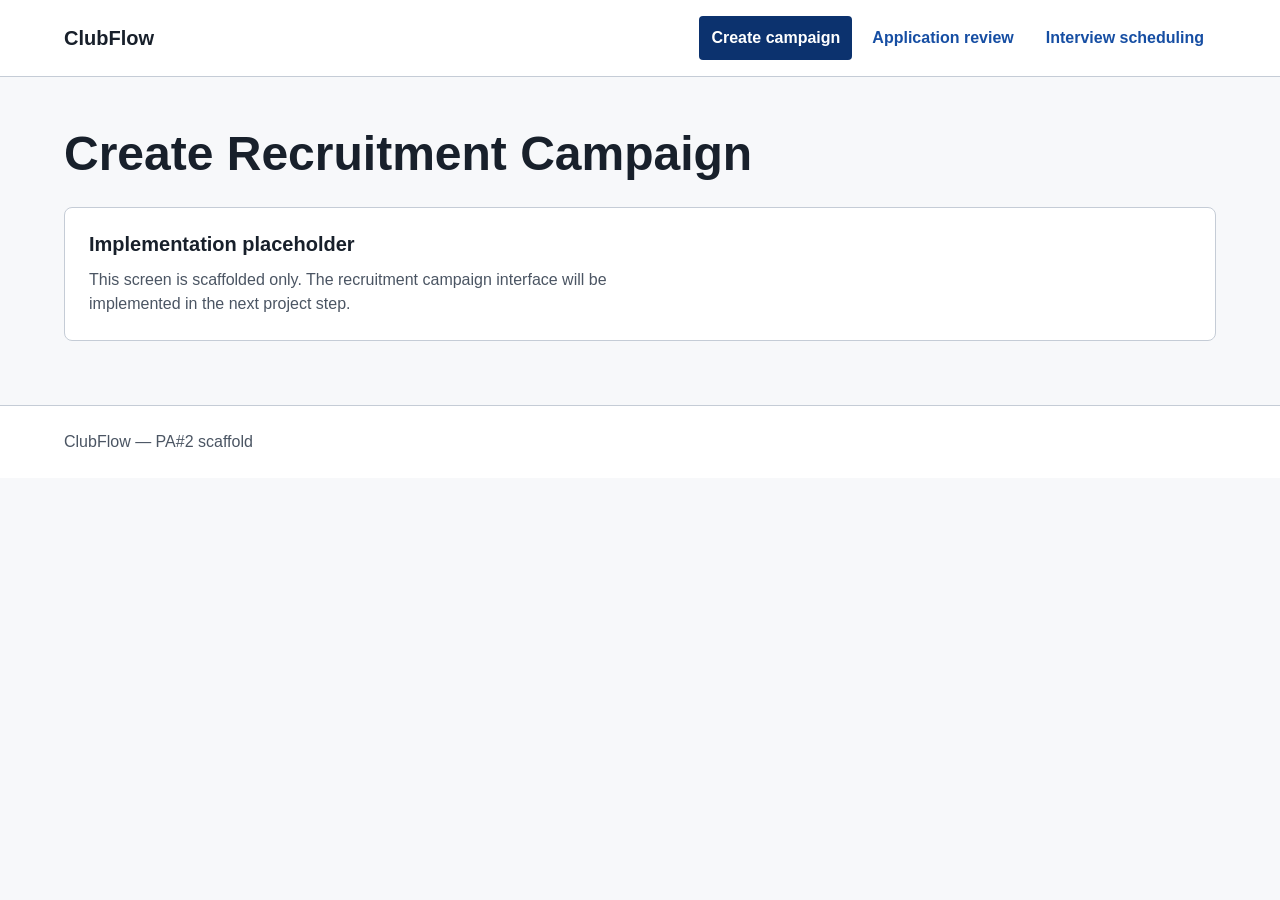
==== index.html @ ff642912 "chore: initialize ClubFlow PA2 scaffold and project rules" ====
<!DOCTYPE html>
<html lang="en">
  <head>
    <meta charset="UTF-8">
    <meta name="viewport" content="width=device-width, initial-scale=1.0">
    <title>Create Recruitment Campaign | ClubFlow</title>
    <link rel="stylesheet" href="assets/css/styles.css">
  </head>
  <body>
    <header class="site-header">
      <div class="container">
        <p class="site-name">ClubFlow</p>
        <nav aria-label="Primary navigation">
          <ul class="site-nav">
            <li><a href="index.html" aria-current="page">Create campaign</a></li>
            <li><a href="review.html">Application review</a></li>
            <li><a href="scheduling.html">Interview scheduling</a></li>
          </ul>
        </nav>
      </div>
    </header>

    <main class="container">
      <h1>Create Recruitment Campaign</h1>
      <section class="placeholder" aria-labelledby="implementation-status">
        <h2 id="implementation-status">Implementation placeholder</h2>
        <p>This screen is scaffolded only. The recruitment campaign interface will be implemented in the next project step.</p>
      </section>
    </main>

    <footer class="site-footer">
      <div class="container">ClubFlow — PA#2 scaffold</div>
    </footer>
  </body>
</html>
---- assets/css/styles.css ----
:root {
  --space-1: 0.25rem;
  --space-2: 0.5rem;
  --space-3: 0.75rem;
  --space-4: 1rem;
  --space-6: 1.5rem;
  --space-8: 2rem;
  --space-12: 3rem;
  --space-16: 4rem;
  --color-page: #f7f8fa;
  --color-surface: #ffffff;
  --color-text: #18202b;
  --color-muted: #4b5563;
  --color-border: #c5ccd6;
  --color-link: #164ea3;
  --color-link-active: #0c326e;
  --color-focus: #a33b00;
  --font-sans: Inter, "Segoe UI", Roboto, Helvetica, Arial, sans-serif;
}
*,
*::before,
*::after {
  box-sizing: border-box;
}

html {
  font-family: var(--font-sans);
  font-size: 100%;
  line-height: 1.5;
  color: var(--color-text);
  background: var(--color-page);
}

body {
  min-height: 100vh;
  margin: 0;
  background: var(--color-page);
}

img,
svg {
  display: block;
  max-width: 100%;
  height: auto;
}

p,
li,
h1,
h2,
a {
  overflow-wrap: anywhere;
}

a {
  color: var(--color-link);
}

a:hover {
  color: var(--color-link-active);
}

:focus-visible {
  outline: 3px solid var(--color-focus);
  outline-offset: 3px;
}

.container {
  width: min(100% - (2 * var(--space-4)), 72rem);
  margin-inline: auto;
}

.site-header {
  padding-block: var(--space-4);
  border-bottom: 1px solid var(--color-border);
  background: var(--color-surface);
}

.site-name {
  margin: 0 0 var(--space-3);
  font-size: 1.25rem;
  font-weight: 700;
}

.site-nav {
  display: flex;
  flex-wrap: wrap;
  gap: var(--space-2);
  margin: 0;
  padding: 0;
  list-style: none;
}

.site-nav a {
  display: inline-flex;
  min-height: 2.75rem;
  align-items: center;
  padding: var(--space-2) var(--space-3);
  border-radius: var(--space-1);
  font-weight: 600;
  text-decoration: none;
}

.site-nav a[aria-current="page"] {
  color: var(--color-surface);
  background: var(--color-link-active);
}

main {
  padding-block: var(--space-8) var(--space-12);
}

h1,
h2 {
  line-height: 1.2;
}

h1 {
  margin: 0 0 var(--space-6);
  font-size: clamp(2rem, 8vw, 3rem);
}

.placeholder {
  padding: var(--space-6);
  border: 1px solid var(--color-border);
  border-radius: var(--space-2);
  background: var(--color-surface);
}

.placeholder h2 {
  margin: 0 0 var(--space-3);
  font-size: 1.25rem;
}

.placeholder p {
  max-width: 65ch;
  margin: 0;
  color: var(--color-muted);
}

.site-footer {
  padding-block: var(--space-6);
  border-top: 1px solid var(--color-border);
  color: var(--color-muted);
  background: var(--color-surface);
}

@media (min-width: 48rem) {
  .container {
    width: min(100% - (2 * var(--space-8)), 72rem);
  }

  .site-header .container {
    display: flex;
    align-items: center;
    justify-content: space-between;
    gap: var(--space-6);
  }

  .site-name {
    margin-bottom: 0;
  }
}

@media (min-width: 80rem) {
  main {
    padding-block: var(--space-12) var(--space-16);
  }
}
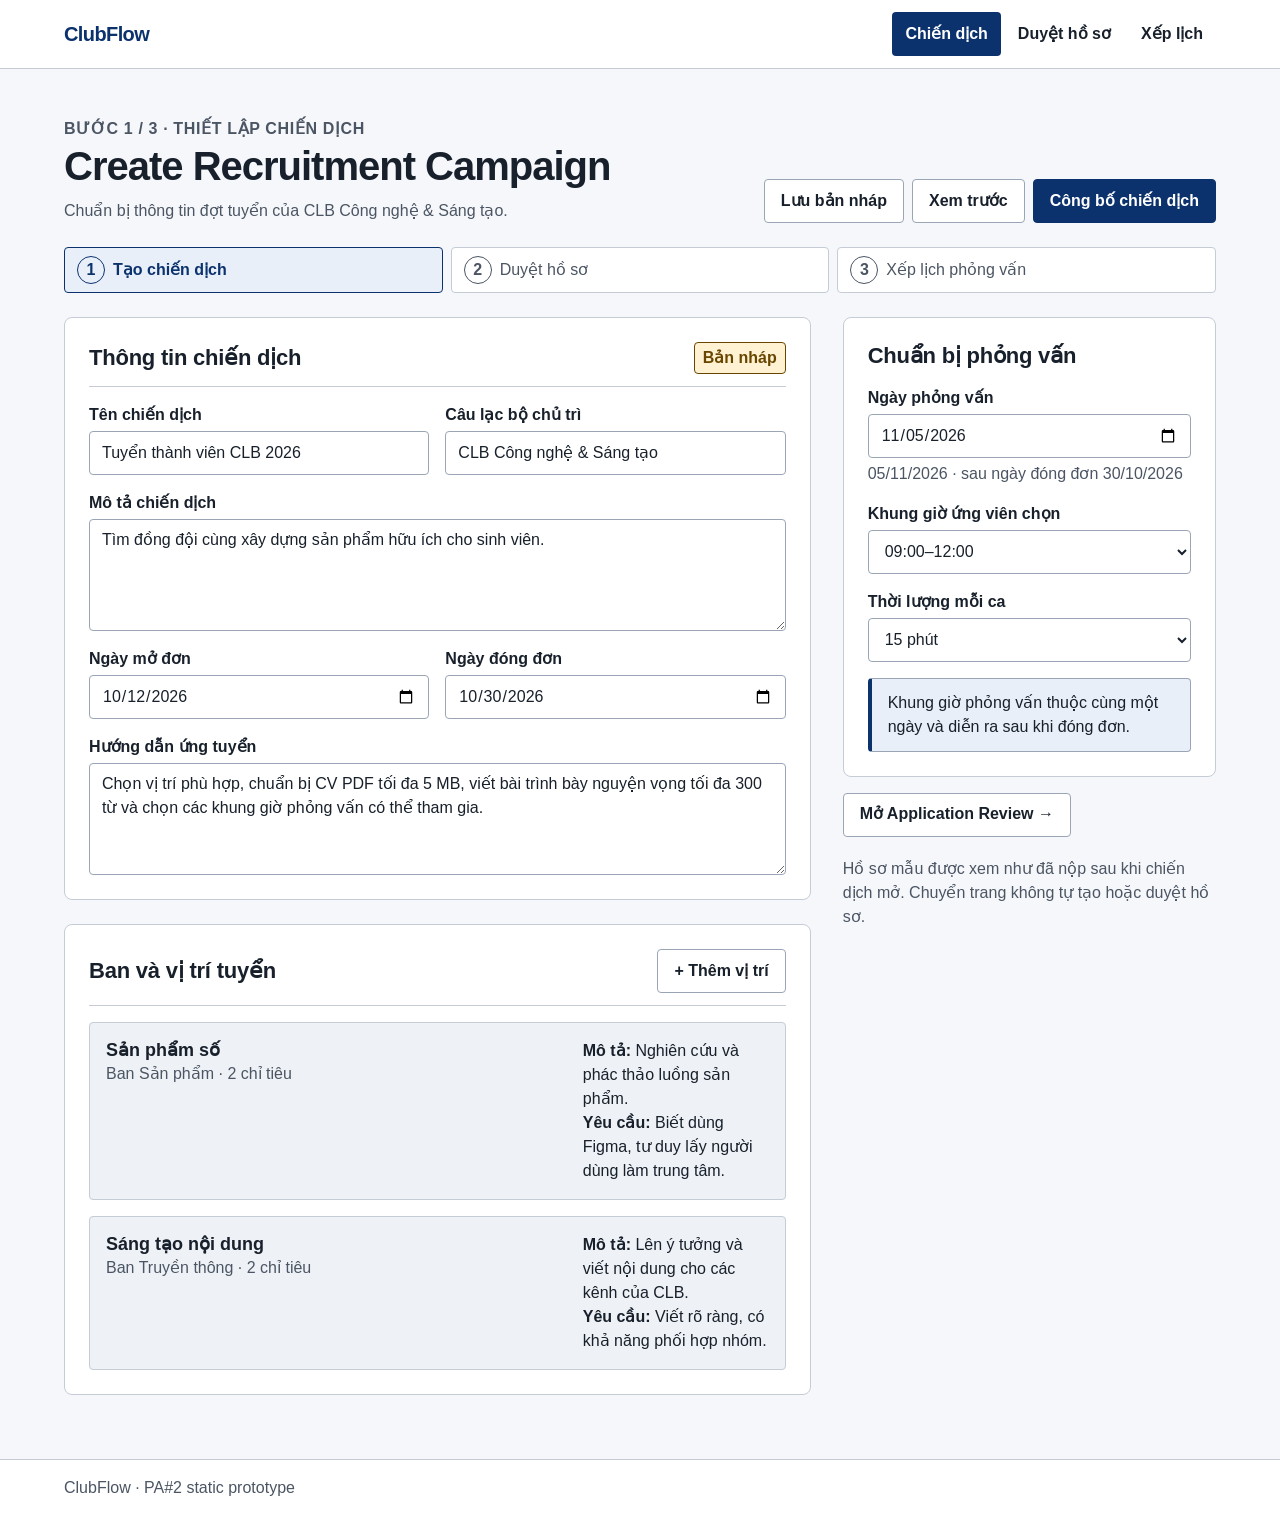
==== commit a4b42e5b: "feat: complete ClubFlow responsive prototype screens" ====
--- a/index.html
+++ b/index.html
@@ -1,5 +1,5 @@
 <!DOCTYPE html>
-<html lang="en">
+<html lang="vi">
   <head>
     <meta charset="UTF-8">
     <meta name="viewport" content="width=device-width, initial-scale=1.0">
@@ -10,26 +10,144 @@
     <header class="site-header">
       <div class="container">
         <p class="site-name">ClubFlow</p>
-        <nav aria-label="Primary navigation">
+        <nav aria-label="Điều hướng chính">
           <ul class="site-nav">
-            <li><a href="index.html" aria-current="page">Create campaign</a></li>
-            <li><a href="review.html">Application review</a></li>
-            <li><a href="scheduling.html">Interview scheduling</a></li>
+            <li><a href="index.html" aria-current="page">Chiến dịch</a></li>
+            <li><a href="review.html">Duyệt hồ sơ</a></li>
+            <li><a href="scheduling.html">Xếp lịch</a></li>
           </ul>
         </nav>
       </div>
     </header>
 
     <main class="container">
-      <h1>Create Recruitment Campaign</h1>
-      <section class="placeholder" aria-labelledby="implementation-status">
-        <h2 id="implementation-status">Implementation placeholder</h2>
-        <p>This screen is scaffolded only. The recruitment campaign interface will be implemented in the next project step.</p>
-      </section>
+      <div class="page-heading">
+        <div>
+          <p class="eyebrow">Bước 1 / 3 · Thiết lập chiến dịch</p>
+          <h1>Create Recruitment Campaign</h1>
+          <p>Chuẩn bị thông tin đợt tuyển của CLB Công nghệ &amp; Sáng tạo.</p>
+        </div>
+        <div class="button-row" role="group" aria-label="Thao tác chiến dịch">
+          <button class="button button--secondary" type="button">Lưu bản nháp</button>
+          <button class="button button--secondary" type="button">Xem trước</button>
+          <button class="button" type="button">Công bố chiến dịch</button>
+        </div>
+      </div>
+
+      <ol class="flow-steps" aria-label="Tiến trình tuyển thành viên">
+        <li class="flow-step" aria-current="step"><span class="flow-step-number">1</span> Tạo chiến dịch</li>
+        <li class="flow-step"><span class="flow-step-number">2</span> Duyệt hồ sơ</li>
+        <li class="flow-step"><span class="flow-step-number">3</span> Xếp lịch phỏng vấn</li>
+      </ol>
+
+      <div class="campaign-layout">
+        <div class="stack stack--roomy">
+          <section class="card" aria-labelledby="campaign-info-title">
+            <div class="card-heading">
+              <h2 id="campaign-info-title">Thông tin chiến dịch</h2>
+              <span class="status-badge status-badge--pending">Bản nháp</span>
+            </div>
+            <div class="stack">
+              <div class="field-grid">
+                <div class="field">
+                  <label for="campaign-name">Tên chiến dịch</label>
+                  <input id="campaign-name" name="campaign-name" value="Tuyển thành viên CLB 2026">
+                </div>
+                <div class="field">
+                  <label for="host-club">Câu lạc bộ chủ trì</label>
+                  <input id="host-club" name="host-club" value="CLB Công nghệ &amp; Sáng tạo">
+                </div>
+              </div>
+              <div class="field">
+                <label for="campaign-description">Mô tả chiến dịch</label>
+                <textarea id="campaign-description" name="campaign-description" rows="3">Tìm đồng đội cùng xây dựng sản phẩm hữu ích cho sinh viên.</textarea>
+              </div>
+              <div class="field-grid">
+                <div class="field">
+                  <label for="opening-date">Ngày mở đơn</label>
+                  <input id="opening-date" name="opening-date" type="date" value="2026-10-12">
+                </div>
+                <div class="field">
+                  <label for="closing-date">Ngày đóng đơn</label>
+                  <input id="closing-date" name="closing-date" type="date" value="2026-10-30">
+                </div>
+              </div>
+              <div class="field">
+                <label for="application-instructions">Hướng dẫn ứng tuyển</label>
+                <textarea id="application-instructions" name="application-instructions" rows="3">Chọn vị trí phù hợp, chuẩn bị CV PDF tối đa 5 MB, viết bài trình bày nguyện vọng tối đa 300 từ và chọn các khung giờ phỏng vấn có thể tham gia.</textarea>
+              </div>
+            </div>
+          </section>
+
+          <section class="card" aria-labelledby="positions-title">
+            <div class="card-heading">
+              <h2 id="positions-title">Ban và vị trí tuyển</h2>
+              <button class="button button--secondary" type="button">+ Thêm vị trí</button>
+            </div>
+            <div class="stack">
+              <article class="position-card">
+                <div>
+                  <h3>Sản phẩm số</h3>
+                  <p class="position-meta">Ban Sản phẩm · 2 chỉ tiêu</p>
+                </div>
+                <div>
+                  <p><strong>Mô tả:</strong> Nghiên cứu và phác thảo luồng sản phẩm.</p>
+                  <p><strong>Yêu cầu:</strong> Biết dùng Figma, tư duy lấy người dùng làm trung tâm.</p>
+                </div>
+              </article>
+              <article class="position-card">
+                <div>
+                  <h3>Sáng tạo nội dung</h3>
+                  <p class="position-meta">Ban Truyền thông · 2 chỉ tiêu</p>
+                </div>
+                <div>
+                  <p><strong>Mô tả:</strong> Lên ý tưởng và viết nội dung cho các kênh của CLB.</p>
+                  <p><strong>Yêu cầu:</strong> Viết rõ ràng, có khả năng phối hợp nhóm.</p>
+                </div>
+              </article>
+            </div>
+          </section>
+        </div>
+
+        <aside class="stack" aria-label="Cấu hình phỏng vấn">
+          <section class="card" aria-labelledby="interview-setup-title">
+            <h2 id="interview-setup-title">Chuẩn bị phỏng vấn</h2>
+            <div class="stack">
+              <div class="field">
+                <label for="interview-date">Ngày phỏng vấn</label>
+                <input id="interview-date" name="interview-date" type="date" value="2026-11-05">
+                <p class="field-hint">05/11/2026 · sau ngày đóng đơn 30/10/2026</p>
+              </div>
+              <div class="field">
+                <label for="interview-window">Khung giờ ứng viên chọn</label>
+                <select id="interview-window" name="interview-window">
+                  <option selected>09:00–12:00</option>
+                  <option>13:00–17:00</option>
+                </select>
+              </div>
+              <div class="field">
+                <label for="slot-duration">Thời lượng mỗi ca</label>
+                <select id="slot-duration" name="slot-duration">
+                  <option selected>15 phút</option>
+                  <option>20 phút</option>
+                  <option>30 phút</option>
+                </select>
+              </div>
+              <div class="alert alert--info">
+                Khung giờ phỏng vấn thuộc cùng một ngày và diễn ra sau khi đóng đơn.
+              </div>
+            </div>
+          </section>
+          <div class="action-row">
+            <a class="button button--secondary" href="review.html">Mở Application Review →</a>
+          </div>
+          <p class="field-hint">Hồ sơ mẫu được xem như đã nộp sau khi chiến dịch mở. Chuyển trang không tự tạo hoặc duyệt hồ sơ.</p>
+        </aside>
+      </div>
     </main>
 
     <footer class="site-footer">
-      <div class="container">ClubFlow — PA#2 scaffold</div>
+      <div class="container">ClubFlow · PA#2 static prototype</div>
     </footer>
   </body>
 </html>
--- a/assets/css/styles.css
+++ b/assets/css/styles.css
@@ -1,4 +1,5 @@
 :root {
+  color-scheme: light;
   --space-1: 0.25rem;
   --space-2: 0.5rem;
   --space-3: 0.75rem;
@@ -7,16 +8,33 @@
   --space-8: 2rem;
   --space-12: 3rem;
   --space-16: 4rem;
-  --color-page: #f7f8fa;
+
+  --color-page: #f5f7fa;
   --color-surface: #ffffff;
+  --color-surface-subtle: #eef2f6;
   --color-text: #18202b;
   --color-muted: #4b5563;
   --color-border: #c5ccd6;
-  --color-link: #164ea3;
-  --color-link-active: #0c326e;
-  --color-focus: #a33b00;
+  --color-border-strong: #9aa6b5;
+  --color-brand: #164ea3;
+  --color-brand-strong: #0c326e;
+  --color-brand-hover: #071f48;
+  --color-brand-soft: #e8eff9;
+  --color-selection: #dce7f5;
+  --color-focus: #8a3000;
+  --color-success-text: #174b32;
+  --color-success-surface: #e6f2eb;
+  --color-warning-text: #684600;
+  --color-warning-surface: #fff2d2;
+  --color-danger-text: #762c2c;
+  --color-danger-surface: #f8e7e7;
+
   --font-sans: Inter, "Segoe UI", Roboto, Helvetica, Arial, sans-serif;
-}
+  --radius-control: 0.25rem;
+  --radius-card: 0.5rem;
+  --content-width: 72rem;
+}
+
 *,
 *::before,
 *::after {
@@ -24,17 +42,20 @@
 }
 
 html {
+  min-width: 320px;
+  background: var(--color-page);
+  color: var(--color-text);
   font-family: var(--font-sans);
   font-size: 100%;
   line-height: 1.5;
-  color: var(--color-text);
-  background: var(--color-page);
+  text-size-adjust: 100%;
 }
 
 body {
   min-height: 100vh;
   margin: 0;
   background: var(--color-page);
+  font-size: 1rem;
 }
 
 img,
@@ -44,20 +65,24 @@
   height: auto;
 }
 
-p,
-li,
-h1,
-h2,
+button,
+input,
+select,
+textarea {
+  font: inherit;
+}
+
+button {
+  color: inherit;
+}
+
 a {
-  overflow-wrap: anywhere;
-}
-
-a {
-  color: var(--color-link);
+  color: var(--color-brand);
+  text-underline-offset: 0.16em;
 }
 
 a:hover {
-  color: var(--color-link-active);
+  color: var(--color-brand-strong);
 }
 
 :focus-visible {
@@ -65,105 +90,651 @@
   outline-offset: 3px;
 }
 
+::selection {
+  color: var(--color-text);
+  background: var(--color-selection);
+}
+
+h1,
+h2,
+h3,
+p,
+ul,
+ol {
+  margin-top: 0;
+}
+
+h1,
+h2,
+h3,
+p,
+li,
+a,
+button,
+label,
+td,
+th,
+span {
+  overflow-wrap: anywhere;
+}
+
+h1,
+h2,
+h3 {
+  color: var(--color-text);
+  line-height: 1.25;
+}
+
+h1 {
+  margin-bottom: var(--space-2);
+  font-size: clamp(1.75rem, 5vw, 2.5rem);
+  letter-spacing: -0.025em;
+}
+
+h2 {
+  margin-bottom: var(--space-4);
+  font-size: 1.375rem;
+  letter-spacing: -0.01em;
+}
+
+h3 {
+  margin-bottom: var(--space-2);
+  font-size: 1.125rem;
+}
+
+p:last-child,
+ul:last-child,
+ol:last-child {
+  margin-bottom: 0;
+}
+
 .container {
-  width: min(100% - (2 * var(--space-4)), 72rem);
+  width: min(100% - (2 * var(--space-4)), var(--content-width));
   margin-inline: auto;
 }
 
 .site-header {
-  padding-block: var(--space-4);
   border-bottom: 1px solid var(--color-border);
   background: var(--color-surface);
 }
 
+.site-header .container {
+  display: flex;
+  flex-direction: column;
+  align-items: flex-start;
+  gap: var(--space-3);
+  padding-block: var(--space-3);
+}
+
 .site-name {
-  margin: 0 0 var(--space-3);
+  display: inline-flex;
+  align-items: center;
+  gap: var(--space-2);
+  margin: 0;
+  color: var(--color-brand-strong);
   font-size: 1.25rem;
-  font-weight: 700;
+  font-weight: 750;
+  letter-spacing: -0.03em;
 }
 
 .site-nav {
   display: flex;
   flex-wrap: wrap;
+  gap: var(--space-1);
+  margin: 0;
+  padding: 0;
+  list-style: none;
+}
+
+.site-nav a {
+  display: inline-flex;
+  min-height: 2.75rem;
+  align-items: center;
+  justify-content: center;
+  padding: var(--space-2) var(--space-3);
+  border: 1px solid transparent;
+  border-radius: var(--radius-control);
+  color: var(--color-text);
+  font-weight: 600;
+  text-decoration: none;
+}
+
+.site-nav a:hover {
+  border-color: var(--color-border);
+  color: var(--color-brand-strong);
+  background: var(--color-surface-subtle);
+}
+
+.site-nav a[aria-current="page"] {
+  color: var(--color-surface);
+  background: var(--color-brand-strong);
+}
+
+main.container {
+  padding-block: var(--space-8) var(--space-12);
+}
+
+.page-heading {
+  display: flex;
+  flex-direction: column;
+  gap: var(--space-4);
+  margin-bottom: var(--space-6);
+}
+
+.page-heading p {
+  max-width: 68ch;
+  margin-bottom: 0;
+  color: var(--color-muted);
+}
+
+.eyebrow {
+  margin-bottom: var(--space-1);
+  color: var(--color-brand-strong);
+  font-size: 1rem;
+  font-weight: 700;
+  letter-spacing: 0.04em;
+  text-transform: uppercase;
+}
+
+.flow-steps {
+  display: grid;
+  grid-template-columns: 1fr;
+  gap: var(--space-2);
+  margin: 0 0 var(--space-6);
+  padding: 0;
+  list-style: none;
+}
+
+.flow-step {
+  display: flex;
+  min-height: 2.75rem;
+  align-items: center;
+  gap: var(--space-2);
+  padding: var(--space-2) var(--space-3);
+  border: 1px solid var(--color-border);
+  border-radius: var(--radius-control);
+  color: var(--color-muted);
+  background: var(--color-surface);
+}
+
+.flow-step[aria-current="step"] {
+  border-color: var(--color-brand-strong);
+  color: var(--color-brand-strong);
+  font-weight: 700;
+  background: var(--color-brand-soft);
+}
+
+.flow-step-number {
+  display: inline-grid;
+  width: 1.75rem;
+  aspect-ratio: 1;
+  flex: 0 0 auto;
+  place-items: center;
+  border: 1px solid currentColor;
+  border-radius: 50%;
+  font-size: 1rem;
+  font-weight: 700;
+}
+
+.stack {
+  display: grid;
+  gap: var(--space-4);
+}
+
+.stack--roomy {
+  gap: var(--space-6);
+}
+
+.split-layout {
+  display: grid;
+  grid-template-columns: minmax(0, 1fr);
+  gap: var(--space-4);
+  align-items: start;
+}
+
+.campaign-layout {
+  display: grid;
+  grid-template-columns: minmax(0, 1fr);
+  gap: var(--space-4);
+  align-items: start;
+}
+
+.card,
+.placeholder {
+  min-width: 0;
+  padding: var(--space-4);
+  border: 1px solid var(--color-border);
+  border-radius: var(--radius-card);
+  background: var(--color-surface);
+}
+
+.card > :last-child,
+.placeholder > :last-child {
+  margin-bottom: 0;
+}
+
+.card-heading {
+  display: flex;
+  flex-direction: column;
+  align-items: flex-start;
+  gap: var(--space-2);
+  margin-bottom: var(--space-4);
+  padding-bottom: var(--space-3);
+  border-bottom: 1px solid var(--color-border);
+}
+
+.card-heading h2,
+.card-heading h3 {
+  margin: 0;
+}
+
+.field-grid {
+  display: grid;
+  grid-template-columns: minmax(0, 1fr);
+  gap: var(--space-4);
+}
+
+.field {
+  min-width: 0;
+}
+
+.field label,
+.field-label {
+  display: block;
+  margin-bottom: var(--space-1);
+  color: var(--color-text);
+  font-weight: 650;
+}
+
+.field-hint {
+  margin: var(--space-1) 0 0;
+  color: var(--color-muted);
+}
+
+.field input,
+.field select,
+.field textarea,
+.control {
+  display: block;
+  width: 100%;
+  min-height: 2.75rem;
+  padding: var(--space-2) var(--space-3);
+  border: 1px solid var(--color-border-strong);
+  border-radius: var(--radius-control);
+  color: var(--color-text);
+  background: var(--color-surface);
+}
+
+.field textarea {
+  min-height: 7rem;
+  resize: vertical;
+}
+
+.field input::placeholder,
+.field textarea::placeholder {
+  color: var(--color-muted);
+  opacity: 1;
+}
+
+.field input:focus-visible,
+.field select:focus-visible,
+.field textarea:focus-visible,
+.control:focus-visible {
+  border-color: var(--color-brand-strong);
+  outline-color: var(--color-focus);
+}
+
+.field [aria-invalid="true"] {
+  border-color: var(--color-danger-text);
+}
+
+.field-error {
+  margin: var(--space-1) 0 0;
+  color: var(--color-danger-text);
+  font-weight: 600;
+}
+
+.position-card {
+  display: grid;
+  grid-template-columns: minmax(0, 1fr);
+  gap: var(--space-3);
+  padding: var(--space-4);
+  border: 1px solid var(--color-border);
+  border-radius: var(--radius-control);
+  background: var(--color-surface-subtle);
+}
+
+.position-card h3,
+.position-card p {
+  margin-bottom: 0;
+}
+
+.position-meta {
+  color: var(--color-muted);
+}
+
+.button-row,
+.action-row,
+.toolbar {
+  display: flex;
+  flex-wrap: wrap;
+  gap: var(--space-2);
+  align-items: center;
+}
+
+.toolbar > .field {
+  min-width: 0;
+  flex: 1 1 12rem;
+}
+
+.button {
+  display: inline-flex;
+  min-height: 2.75rem;
+  align-items: center;
+  justify-content: center;
+  gap: var(--space-2);
+  padding: var(--space-2) var(--space-4);
+  border: 1px solid var(--color-brand-strong);
+  border-radius: var(--radius-control);
+  color: var(--color-surface);
+  background: var(--color-brand-strong);
+  font-weight: 700;
+  line-height: 1.3;
+  text-align: center;
+  text-decoration: none;
+  cursor: pointer;
+}
+
+.button:hover {
+  border-color: var(--color-brand-hover);
+  color: var(--color-surface);
+  background: var(--color-brand-hover);
+}
+
+.button--secondary {
+  border-color: var(--color-border-strong);
+  color: var(--color-text);
+  background: var(--color-surface);
+}
+
+.button--secondary:hover {
+  border-color: var(--color-brand-strong);
+  color: var(--color-brand-strong);
+  background: var(--color-brand-soft);
+}
+
+.button--quiet {
+  border-color: transparent;
+  color: var(--color-brand-strong);
+  background: transparent;
+}
+
+.button--quiet:hover {
+  border-color: var(--color-border);
+  color: var(--color-brand-strong);
+  background: var(--color-surface-subtle);
+}
+
+.button--danger {
+  border-color: var(--color-danger-text);
+  color: var(--color-danger-text);
+  background: var(--color-surface);
+}
+
+.button--danger:hover {
+  color: var(--color-surface);
+  background: var(--color-danger-text);
+}
+
+.button:disabled,
+.button[aria-disabled="true"] {
+  border-color: var(--color-border);
+  color: var(--color-muted);
+  background: var(--color-surface-subtle);
+  cursor: not-allowed;
+}
+
+.stats-grid {
+  display: grid;
+  grid-template-columns: repeat(2, minmax(0, 1fr));
+  gap: var(--space-3);
+}
+
+.stat-card {
+  min-width: 0;
+  padding: var(--space-3);
+  border: 1px solid var(--color-border);
+  border-radius: var(--radius-control);
+  background: var(--color-surface);
+}
+
+.stat-value {
+  display: block;
+  color: var(--color-brand-strong);
+  font-size: 1.5rem;
+  font-weight: 750;
+  line-height: 1.25;
+}
+
+.stat-label {
+  display: block;
+  margin-top: var(--space-1);
+  color: var(--color-muted);
+}
+
+.application-list {
+  display: grid;
   gap: var(--space-2);
   margin: 0;
   padding: 0;
   list-style: none;
 }
 
-.site-nav a {
-  display: inline-flex;
+.application-list-item {
+  display: grid;
+  grid-template-columns: minmax(0, 1fr) auto;
   min-height: 2.75rem;
+  gap: var(--space-1);
   align-items: center;
   padding: var(--space-2) var(--space-3);
-  border-radius: var(--space-1);
-  font-weight: 600;
-  text-decoration: none;
-}
-
-.site-nav a[aria-current="page"] {
-  color: var(--color-surface);
-  background: var(--color-link-active);
-}
-
-main {
-  padding-block: var(--space-8) var(--space-12);
-}
-
-h1,
-h2 {
-  line-height: 1.2;
-}
-
-h1 {
-  margin: 0 0 var(--space-6);
-  font-size: clamp(2rem, 8vw, 3rem);
-}
-
-.placeholder {
-  padding: var(--space-6);
   border: 1px solid var(--color-border);
-  border-radius: var(--space-2);
-  background: var(--color-surface);
-}
-
-.placeholder h2 {
-  margin: 0 0 var(--space-3);
-  font-size: 1.25rem;
-}
-
-.placeholder p {
-  max-width: 65ch;
-  margin: 0;
-  color: var(--color-muted);
+  border-radius: var(--radius-control);
+  color: var(--color-text);
+  background: var(--color-surface);
+}
+
+.application-list-item[aria-current="true"] {
+  border-color: var(--color-brand-strong);
+  background: var(--color-brand-soft);
+}
+
+.status-badge {
+  display: inline-flex;
+  min-height: 2rem;
+  align-items: center;
+  padding: var(--space-1) var(--space-2);
+  border: 1px solid currentColor;
+  border-radius: var(--radius-control);
+  font-weight: 700;
+  line-height: 1.25;
+}
+
+.status-badge--pending,
+.status-badge--unassigned {
+  color: var(--color-warning-text);
+  background: var(--color-warning-surface);
+}
+
+.status-badge--shortlisted,
+.status-badge--proposed,
+.status-badge--confirmed {
+  color: var(--color-success-text);
+  background: var(--color-success-surface);
+}
+
+.status-badge--rejected,
+.status-badge--conflict {
+  color: var(--color-danger-text);
+  background: var(--color-danger-surface);
+}
+
+.alert {
+  padding: var(--space-3) var(--space-4);
+  border: 1px solid var(--color-border-strong);
+  border-left-width: 0.3rem;
+  border-radius: var(--radius-control);
+  background: var(--color-surface);
+}
+
+.alert p:last-child {
+  margin-bottom: 0;
+}
+
+.alert--info {
+  border-left-color: var(--color-brand-strong);
+  background: var(--color-brand-soft);
+}
+
+.alert--warning {
+  border-left-color: var(--color-warning-text);
+  background: var(--color-warning-surface);
+}
+
+.alert--error {
+  border-left-color: var(--color-danger-text);
+  background: var(--color-danger-surface);
+}
+
+.alert--success {
+  border-left-color: var(--color-success-text);
+  background: var(--color-success-surface);
+}
+
+.table-wrap {
+  max-width: 100%;
+  overflow-x: auto;
+  border: 1px solid var(--color-border);
+  border-radius: var(--radius-control);
+  background: var(--color-surface);
+  overscroll-behavior-inline: contain;
+}
+
+table {
+  width: 100%;
+  border-collapse: collapse;
+  text-align: left;
+}
+
+th,
+td {
+  min-width: 8rem;
+  padding: var(--space-3);
+  border-bottom: 1px solid var(--color-border);
+  vertical-align: top;
+}
+
+th {
+  color: var(--color-text);
+  background: var(--color-surface-subtle);
+  font-weight: 700;
+}
+
+tbody tr:last-child td {
+  border-bottom: 0;
+}
+
+.note-private {
+  padding: var(--space-3);
+  border: 1px solid var(--color-border);
+  border-radius: var(--radius-control);
+  background: var(--color-surface-subtle);
+}
+
+.note-private strong {
+  display: block;
+  margin-bottom: var(--space-1);
 }
 
 .site-footer {
-  padding-block: var(--space-6);
   border-top: 1px solid var(--color-border);
   color: var(--color-muted);
   background: var(--color-surface);
 }
 
+.site-footer .container {
+  padding-block: var(--space-4);
+}
+
 @media (min-width: 48rem) {
   .container {
-    width: min(100% - (2 * var(--space-8)), 72rem);
+    width: min(100% - (2 * var(--space-8)), var(--content-width));
   }
 
   .site-header .container {
-    display: flex;
+    flex-direction: row;
     align-items: center;
     justify-content: space-between;
     gap: var(--space-6);
   }
 
-  .site-name {
-    margin-bottom: 0;
+  .flow-steps {
+    grid-template-columns: repeat(3, minmax(0, 1fr));
+  }
+
+  .field-grid {
+    grid-template-columns: repeat(2, minmax(0, 1fr));
+  }
+
+  .position-card {
+    grid-template-columns: minmax(0, 1fr) minmax(10rem, 0.4fr);
+    align-items: start;
+  }
+
+  .card {
+    padding: var(--space-6);
+  }
+
+  .card-heading {
+    flex-direction: row;
+    align-items: center;
+    justify-content: space-between;
+  }
+
+  .stats-grid {
+    grid-template-columns: repeat(4, minmax(0, 1fr));
+  }
+
+  .split-layout {
+    grid-template-columns: minmax(0, 0.9fr) minmax(0, 1.1fr);
+    gap: var(--space-4);
+  }
+
+  main.container {
+    padding-block: var(--space-8) var(--space-12);
+  }
+
+  .page-heading {
+    flex-direction: row;
+    align-items: end;
+    justify-content: space-between;
   }
 }
 
 @media (min-width: 80rem) {
-  main {
+  .container {
+    width: min(100% - (2 * var(--space-12)), var(--content-width));
+  }
+
+  main.container {
     padding-block: var(--space-12) var(--space-16);
   }
-}
+
+  .campaign-layout {
+    grid-template-columns: minmax(0, 1.6fr) minmax(17rem, 0.8fr);
+    gap: var(--space-8);
+  }
+
+  .split-layout {
+    gap: var(--space-6);
+  }
+}
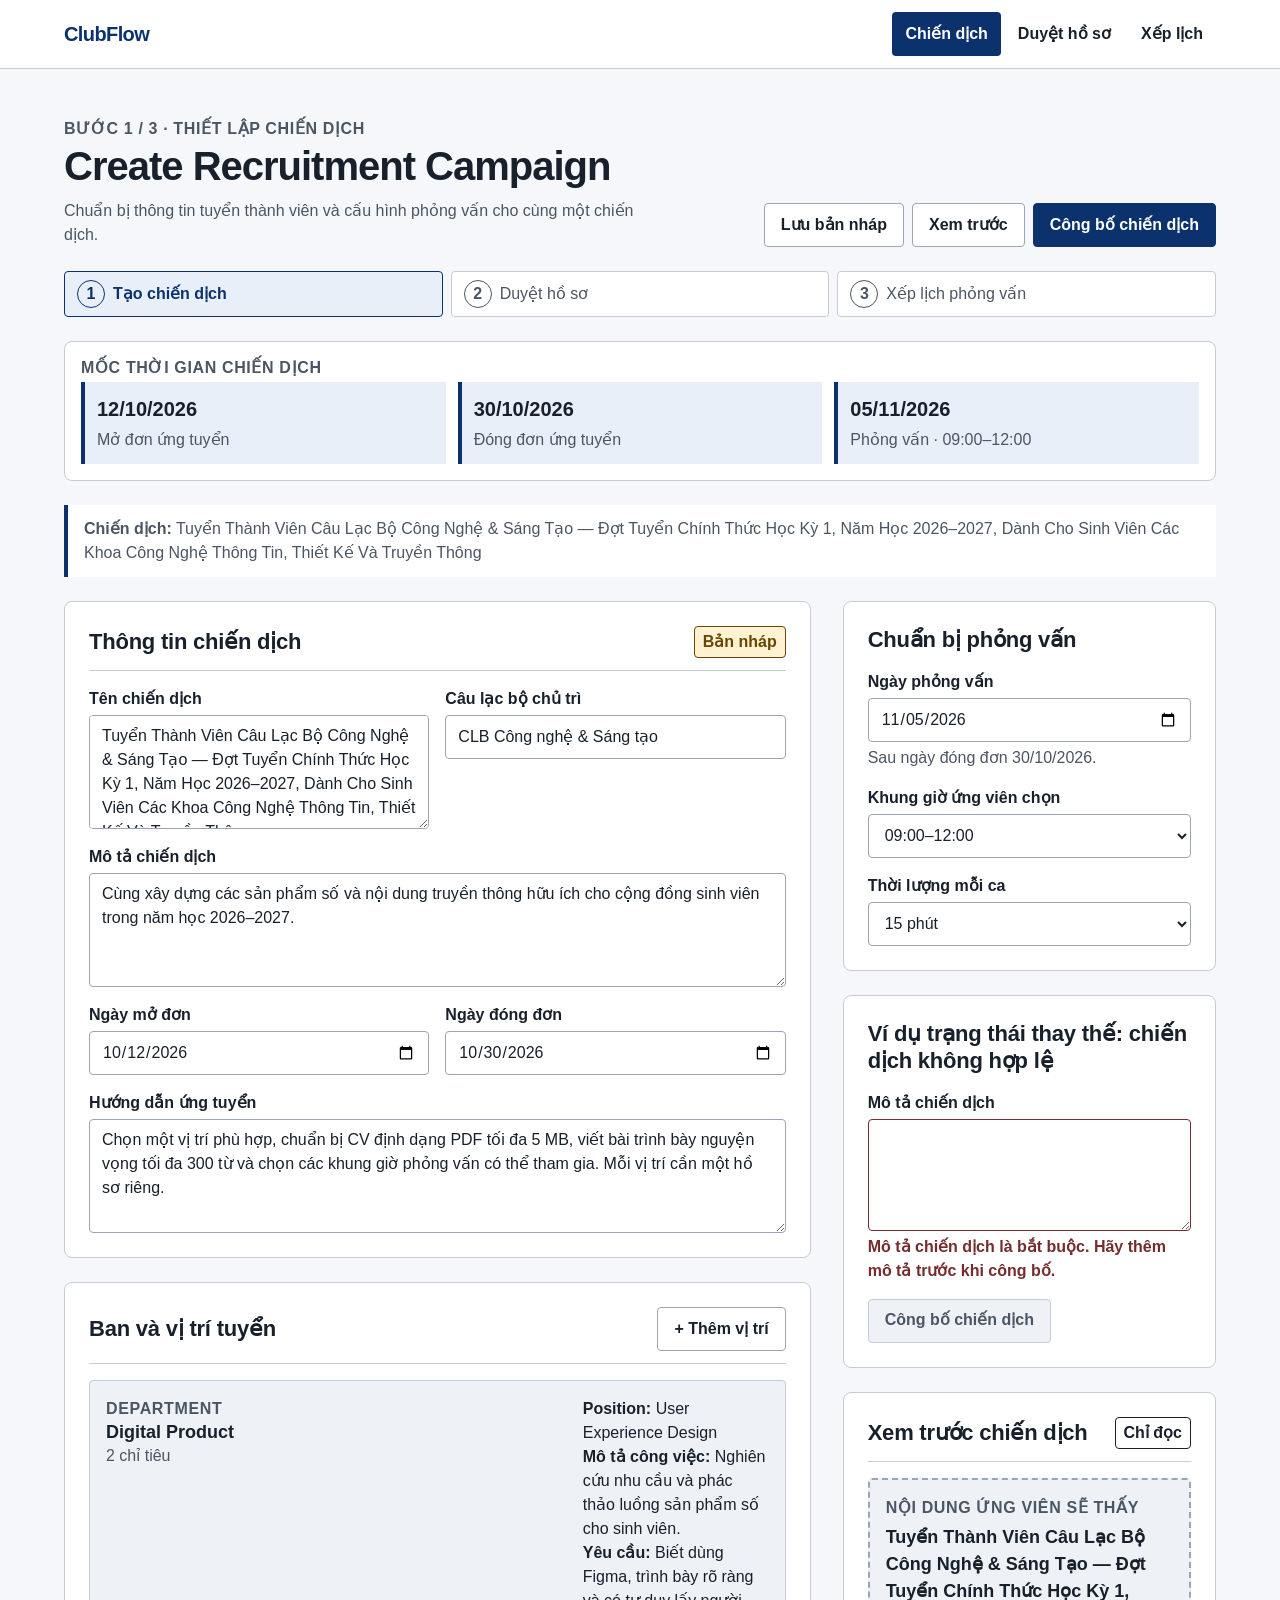
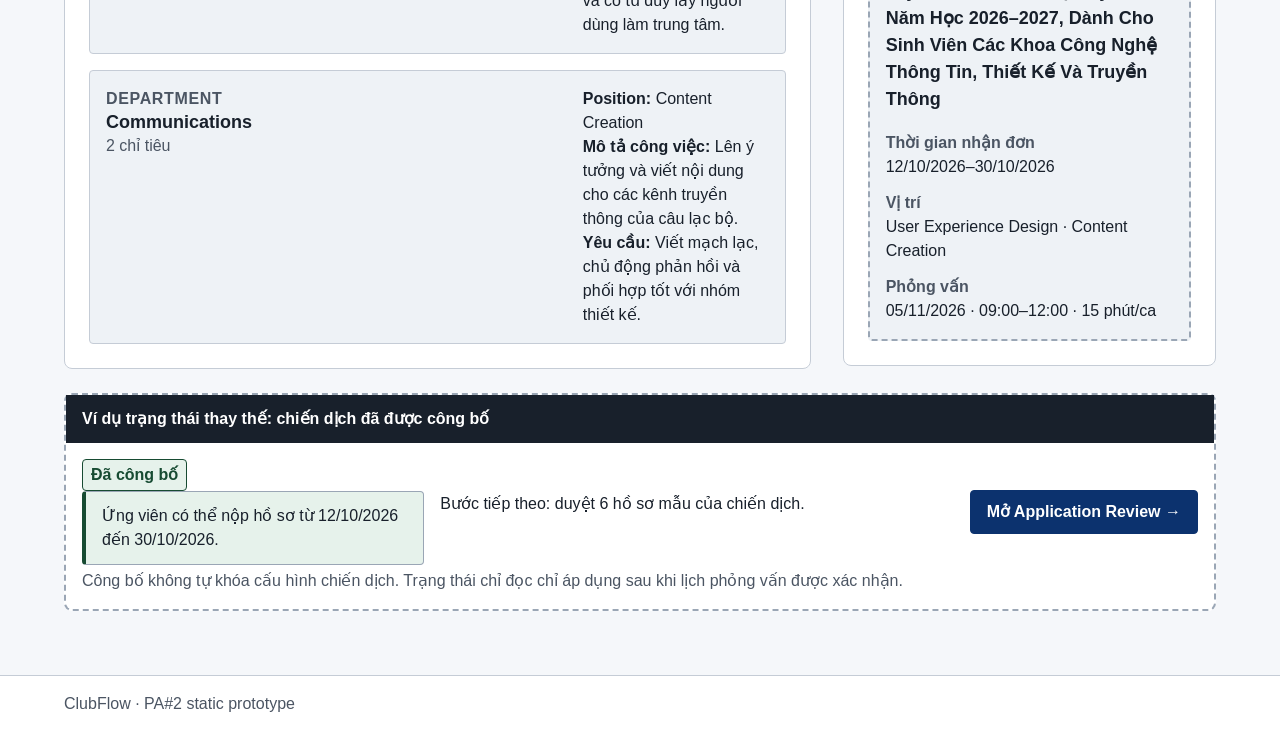
==== commit f44f1153: "feat(pa2): finalize ClubFlow responsive prototype" ====
--- a/index.html
+++ b/index.html
@@ -25,7 +25,7 @@
         <div>
           <p class="eyebrow">Bước 1 / 3 · Thiết lập chiến dịch</p>
           <h1>Create Recruitment Campaign</h1>
-          <p>Chuẩn bị thông tin đợt tuyển của CLB Công nghệ &amp; Sáng tạo.</p>
+          <p>Chuẩn bị thông tin tuyển thành viên và cấu hình phỏng vấn cho cùng một chiến dịch.</p>
         </div>
         <div class="button-row" role="group" aria-label="Thao tác chiến dịch">
           <button class="button button--secondary" type="button">Lưu bản nháp</button>
@@ -39,6 +39,17 @@
         <li class="flow-step"><span class="flow-step-number">2</span> Duyệt hồ sơ</li>
         <li class="flow-step"><span class="flow-step-number">3</span> Xếp lịch phỏng vấn</li>
       </ol>
+
+      <section class="timeline" aria-labelledby="campaign-timeline-title">
+        <h2 id="campaign-timeline-title" class="section-kicker">Mốc thời gian chiến dịch</h2>
+        <div class="timeline-grid">
+          <div class="timeline-item"><strong>12/10/2026</strong><span>Mở đơn ứng tuyển</span></div>
+          <div class="timeline-item"><strong>30/10/2026</strong><span>Đóng đơn ứng tuyển</span></div>
+          <div class="timeline-item"><strong>05/11/2026</strong><span>Phỏng vấn · 09:00–12:00</span></div>
+        </div>
+      </section>
+
+      <p class="campaign-context"><strong>Chiến dịch:</strong> Tuyển Thành Viên Câu Lạc Bộ Công Nghệ &amp; Sáng Tạo — Đợt Tuyển Chính Thức Học Kỳ 1, Năm Học 2026–2027, Dành Cho Sinh Viên Các Khoa Công Nghệ Thông Tin, Thiết Kế Và Truyền Thông</p>
 
       <div class="campaign-layout">
         <div class="stack stack--roomy">
@@ -51,7 +62,7 @@
               <div class="field-grid">
                 <div class="field">
                   <label for="campaign-name">Tên chiến dịch</label>
-                  <input id="campaign-name" name="campaign-name" value="Tuyển thành viên CLB 2026">
+                  <textarea id="campaign-name" name="campaign-name" rows="4">Tuyển Thành Viên Câu Lạc Bộ Công Nghệ &amp; Sáng Tạo — Đợt Tuyển Chính Thức Học Kỳ 1, Năm Học 2026–2027, Dành Cho Sinh Viên Các Khoa Công Nghệ Thông Tin, Thiết Kế Và Truyền Thông</textarea>
                 </div>
                 <div class="field">
                   <label for="host-club">Câu lạc bộ chủ trì</label>
@@ -60,7 +71,7 @@
               </div>
               <div class="field">
                 <label for="campaign-description">Mô tả chiến dịch</label>
-                <textarea id="campaign-description" name="campaign-description" rows="3">Tìm đồng đội cùng xây dựng sản phẩm hữu ích cho sinh viên.</textarea>
+                <textarea id="campaign-description" name="campaign-description" rows="4">Cùng xây dựng các sản phẩm số và nội dung truyền thông hữu ích cho cộng đồng sinh viên trong năm học 2026–2027.</textarea>
               </div>
               <div class="field-grid">
                 <div class="field">
@@ -74,7 +85,7 @@
               </div>
               <div class="field">
                 <label for="application-instructions">Hướng dẫn ứng tuyển</label>
-                <textarea id="application-instructions" name="application-instructions" rows="3">Chọn vị trí phù hợp, chuẩn bị CV PDF tối đa 5 MB, viết bài trình bày nguyện vọng tối đa 300 từ và chọn các khung giờ phỏng vấn có thể tham gia.</textarea>
+                <textarea id="application-instructions" name="application-instructions" rows="4">Chọn một vị trí phù hợp, chuẩn bị CV định dạng PDF tối đa 5 MB, viết bài trình bày nguyện vọng tối đa 300 từ và chọn các khung giờ phỏng vấn có thể tham gia. Mỗi vị trí cần một hồ sơ riêng.</textarea>
               </div>
             </div>
           </section>
@@ -87,36 +98,40 @@
             <div class="stack">
               <article class="position-card">
                 <div>
-                  <h3>Sản phẩm số</h3>
-                  <p class="position-meta">Ban Sản phẩm · 2 chỉ tiêu</p>
-                </div>
-                <div>
-                  <p><strong>Mô tả:</strong> Nghiên cứu và phác thảo luồng sản phẩm.</p>
-                  <p><strong>Yêu cầu:</strong> Biết dùng Figma, tư duy lấy người dùng làm trung tâm.</p>
+                  <p class="section-kicker">Department</p>
+                  <h3>Digital Product</h3>
+                  <p class="position-meta">2 chỉ tiêu</p>
+                </div>
+                <div>
+                  <p><strong>Position:</strong> User Experience Design</p>
+                  <p><strong>Mô tả công việc:</strong> Nghiên cứu nhu cầu và phác thảo luồng sản phẩm số cho sinh viên.</p>
+                  <p><strong>Yêu cầu:</strong> Biết dùng Figma, trình bày rõ ràng và có tư duy lấy người dùng làm trung tâm.</p>
                 </div>
               </article>
               <article class="position-card">
                 <div>
-                  <h3>Sáng tạo nội dung</h3>
-                  <p class="position-meta">Ban Truyền thông · 2 chỉ tiêu</p>
-                </div>
-                <div>
-                  <p><strong>Mô tả:</strong> Lên ý tưởng và viết nội dung cho các kênh của CLB.</p>
-                  <p><strong>Yêu cầu:</strong> Viết rõ ràng, có khả năng phối hợp nhóm.</p>
+                  <p class="section-kicker">Department</p>
+                  <h3>Communications</h3>
+                  <p class="position-meta">2 chỉ tiêu</p>
+                </div>
+                <div>
+                  <p><strong>Position:</strong> Content Creation</p>
+                  <p><strong>Mô tả công việc:</strong> Lên ý tưởng và viết nội dung cho các kênh truyền thông của câu lạc bộ.</p>
+                  <p><strong>Yêu cầu:</strong> Viết mạch lạc, chủ động phản hồi và phối hợp tốt với nhóm thiết kế.</p>
                 </div>
               </article>
             </div>
           </section>
         </div>
 
-        <aside class="stack" aria-label="Cấu hình phỏng vấn">
+        <aside class="stack stack--roomy" aria-label="Chuẩn bị và xem trước chiến dịch">
           <section class="card" aria-labelledby="interview-setup-title">
             <h2 id="interview-setup-title">Chuẩn bị phỏng vấn</h2>
             <div class="stack">
               <div class="field">
                 <label for="interview-date">Ngày phỏng vấn</label>
                 <input id="interview-date" name="interview-date" type="date" value="2026-11-05">
-                <p class="field-hint">05/11/2026 · sau ngày đóng đơn 30/10/2026</p>
+                <p class="field-hint">Sau ngày đóng đơn 30/10/2026.</p>
               </div>
               <div class="field">
                 <label for="interview-window">Khung giờ ứng viên chọn</label>
@@ -133,17 +148,55 @@
                   <option>30 phút</option>
                 </select>
               </div>
-              <div class="alert alert--info">
-                Khung giờ phỏng vấn thuộc cùng một ngày và diễn ra sau khi đóng đơn.
-              </div>
-            </div>
-          </section>
-          <div class="action-row">
-            <a class="button button--secondary" href="review.html">Mở Application Review →</a>
-          </div>
-          <p class="field-hint">Hồ sơ mẫu được xem như đã nộp sau khi chiến dịch mở. Chuyển trang không tự tạo hoặc duyệt hồ sơ.</p>
+            </div>
+          </section>
+
+          <section class="card" aria-labelledby="validation-example-title">
+            <h2 id="validation-example-title">Ví dụ trạng thái thay thế: chiến dịch không hợp lệ</h2>
+            <div class="stack">
+              <div class="field">
+                <label for="invalid-campaign-description">Mô tả chiến dịch</label>
+                <textarea id="invalid-campaign-description" name="invalid-campaign-description" rows="3" aria-invalid="true" aria-describedby="invalid-campaign-description-error"></textarea>
+                <p class="field-error" id="invalid-campaign-description-error">Mô tả chiến dịch là bắt buộc. Hãy thêm mô tả trước khi công bố.</p>
+              </div>
+              <div class="button-row">
+                <button class="button" id="invalid-campaign-publish" type="button" disabled aria-describedby="invalid-campaign-description-error">Công bố chiến dịch</button>
+              </div>
+            </div>
+          </section>
+
+          <section class="card" aria-labelledby="campaign-preview-title">
+            <div class="card-heading">
+              <h2 id="campaign-preview-title">Xem trước chiến dịch</h2>
+              <span class="status-badge">Chỉ đọc</span>
+            </div>
+            <div class="preview-panel">
+              <p class="section-kicker">Nội dung ứng viên sẽ thấy</p>
+              <p class="preview-title">Tuyển Thành Viên Câu Lạc Bộ Công Nghệ &amp; Sáng Tạo — Đợt Tuyển Chính Thức Học Kỳ 1, Năm Học 2026–2027, Dành Cho Sinh Viên Các Khoa Công Nghệ Thông Tin, Thiết Kế Và Truyền Thông</p>
+              <dl class="summary-list">
+                <div><dt>Thời gian nhận đơn</dt><dd>12/10/2026–30/10/2026</dd></div>
+                <div><dt>Vị trí</dt><dd>User Experience Design · Content Creation</dd></div>
+                <div><dt>Phỏng vấn</dt><dd>05/11/2026 · 09:00–12:00 · 15 phút/ca</dd></div>
+              </dl>
+            </div>
+          </section>
         </aside>
       </div>
+
+      <details class="state-example" open>
+        <summary>Ví dụ trạng thái thay thế: chiến dịch đã được công bố</summary>
+        <div class="state-example-body">
+          <div class="published-grid">
+            <div>
+              <span class="status-badge status-badge--confirmed">Đã công bố</span>
+              <p class="alert alert--success">Ứng viên có thể nộp hồ sơ từ 12/10/2026 đến 30/10/2026.</p>
+            </div>
+            <p>Bước tiếp theo: duyệt 6 hồ sơ mẫu của chiến dịch.</p>
+            <a class="button" href="review.html">Mở Application Review →</a>
+          </div>
+          <p class="field-hint">Công bố không tự khóa cấu hình chiến dịch. Trạng thái chỉ đọc chỉ áp dụng sau khi lịch phỏng vấn được xác nhận.</p>
+        </div>
+      </details>
     </main>
 
     <footer class="site-footer">
--- a/assets/css/styles.css
+++ b/assets/css/styles.css
@@ -276,9 +276,61 @@
   font-weight: 700;
 }
 
+.campaign-context {
+  margin-bottom: var(--space-6);
+  padding: var(--space-3) var(--space-4);
+  border-left: 0.25rem solid var(--color-brand-strong);
+  color: var(--color-muted);
+  background: var(--color-surface);
+}
+
+.section-kicker {
+  margin-bottom: var(--space-1);
+  color: var(--color-muted);
+  font-size: 1rem;
+  font-weight: 700;
+  letter-spacing: 0.04em;
+  text-transform: uppercase;
+}
+
+.timeline {
+  margin-bottom: var(--space-6);
+  padding: var(--space-4);
+  border: 1px solid var(--color-border);
+  border-radius: var(--radius-card);
+  background: var(--color-surface);
+}
+
+.timeline-grid {
+  display: grid;
+  grid-template-columns: minmax(0, 1fr);
+  gap: var(--space-3);
+}
+
+.timeline-item {
+  display: grid;
+  min-width: 0;
+  gap: var(--space-1);
+  padding: var(--space-3);
+  border-left: 0.25rem solid var(--color-brand-strong);
+  background: var(--color-brand-soft);
+}
+
+.timeline-item strong {
+  font-size: 1.25rem;
+}
+
+.timeline-item span {
+  color: var(--color-muted);
+}
+
 .stack {
   display: grid;
   gap: var(--space-4);
+}
+
+.stack > * {
+  min-width: 0;
 }
 
 .stack--roomy {
@@ -413,6 +465,67 @@
   color: var(--color-muted);
 }
 
+.preview-panel {
+  padding: var(--space-4);
+  border: 2px dashed var(--color-border-strong);
+  border-radius: var(--radius-control);
+  background: var(--color-surface-subtle);
+}
+
+.preview-title {
+  font-size: 1.125rem;
+  font-weight: 700;
+}
+
+.summary-list {
+  display: grid;
+  gap: var(--space-3);
+  margin: 0;
+}
+
+.summary-list div {
+  min-width: 0;
+}
+
+.summary-list dt {
+  color: var(--color-muted);
+  font-weight: 700;
+}
+
+.summary-list dd {
+  margin: 0;
+}
+
+.state-example {
+  min-width: 0;
+  margin-top: var(--space-6);
+  border: 2px dashed var(--color-border-strong);
+  border-radius: var(--radius-card);
+  background: var(--color-surface);
+}
+
+.state-example > summary {
+  display: flex;
+  min-height: 2.75rem;
+  align-items: center;
+  padding: var(--space-3) var(--space-4);
+  color: var(--color-surface);
+  background: var(--color-text);
+  font-weight: 700;
+  cursor: pointer;
+}
+
+.state-example-body {
+  padding: var(--space-4);
+}
+
+.published-grid {
+  display: grid;
+  grid-template-columns: minmax(0, 1fr);
+  gap: var(--space-4);
+  align-items: center;
+}
+
 .button-row,
 .action-row,
 .toolbar {
@@ -548,6 +661,33 @@
   background: var(--color-brand-soft);
 }
 
+.list-item-meta {
+  display: block;
+  margin-block: var(--space-1);
+  color: var(--color-muted);
+}
+
+.application-list-item .status-badge {
+  margin-top: var(--space-1);
+}
+
+.pagination {
+  display: flex;
+  flex-wrap: wrap;
+  gap: var(--space-2);
+  align-items: center;
+  justify-content: center;
+  margin-top: var(--space-4);
+}
+
+.pagination-status {
+  display: inline-flex;
+  min-height: 2.75rem;
+  align-items: center;
+  padding-inline: var(--space-3);
+  font-weight: 700;
+}
+
 .status-badge {
   display: inline-flex;
   min-height: 2rem;
@@ -608,6 +748,12 @@
 .alert--success {
   border-left-color: var(--color-success-text);
   background: var(--color-success-surface);
+}
+
+.alert + .alert,
+.alert + .table-wrap,
+.table-wrap + .action-row {
+  margin-top: var(--space-3);
 }
 
 .table-wrap {
@@ -655,6 +801,86 @@
   margin-bottom: var(--space-1);
 }
 
+.note-private .button {
+  margin-top: var(--space-2);
+}
+
+.flow-callout {
+  display: grid;
+  gap: var(--space-3);
+  align-items: center;
+}
+
+.schedule-settings-grid,
+.assignment-grid {
+  display: grid;
+  grid-template-columns: minmax(0, 1fr);
+  gap: var(--space-4);
+}
+
+.choice-group {
+  min-width: 0;
+  margin: 0;
+  padding: var(--space-3);
+  border: 1px solid var(--color-border-strong);
+  border-radius: var(--radius-control);
+}
+
+.choice-group legend {
+  padding-inline: var(--space-1);
+  font-weight: 700;
+}
+
+.choice-options {
+  display: flex;
+  flex-wrap: wrap;
+  gap: var(--space-2);
+}
+
+.choice-options label {
+  display: inline-flex;
+  min-height: 2.75rem;
+  align-items: center;
+  gap: var(--space-2);
+  padding: var(--space-2) var(--space-3);
+  border: 1px solid var(--color-border);
+  border-radius: var(--radius-control);
+  background: var(--color-surface-subtle);
+}
+
+.choice-options input {
+  width: 1.25rem;
+  height: 1.25rem;
+  margin: 0;
+}
+
+.assignment-card {
+  min-width: 0;
+  padding: var(--space-4);
+  border: 1px solid var(--color-border);
+  border-radius: var(--radius-control);
+  background: var(--color-surface-subtle);
+}
+
+.assignment-card h3,
+.assignment-card p {
+  margin-bottom: var(--space-1);
+}
+
+.requirement-list {
+  display: grid;
+  gap: var(--space-2);
+  padding-left: var(--space-6);
+}
+
+.requirement-met {
+  color: var(--color-success-text);
+}
+
+.requirement-failed {
+  color: var(--color-danger-text);
+}
+
 .site-footer {
   border-top: 1px solid var(--color-border);
   color: var(--color-muted);
@@ -681,6 +907,10 @@
     grid-template-columns: repeat(3, minmax(0, 1fr));
   }
 
+  .timeline-grid {
+    grid-template-columns: repeat(3, minmax(0, 1fr));
+  }
+
   .field-grid {
     grid-template-columns: repeat(2, minmax(0, 1fr));
   }
@@ -709,6 +939,20 @@
     gap: var(--space-4);
   }
 
+  .summary-list--columns,
+  .schedule-settings-grid,
+  .assignment-grid {
+    grid-template-columns: repeat(2, minmax(0, 1fr));
+  }
+
+  .published-grid {
+    grid-template-columns: minmax(0, 0.8fr) minmax(0, 1.2fr) auto;
+  }
+
+  .flow-callout {
+    grid-template-columns: minmax(0, 1fr) auto;
+  }
+
   main.container {
     padding-block: var(--space-8) var(--space-12);
   }
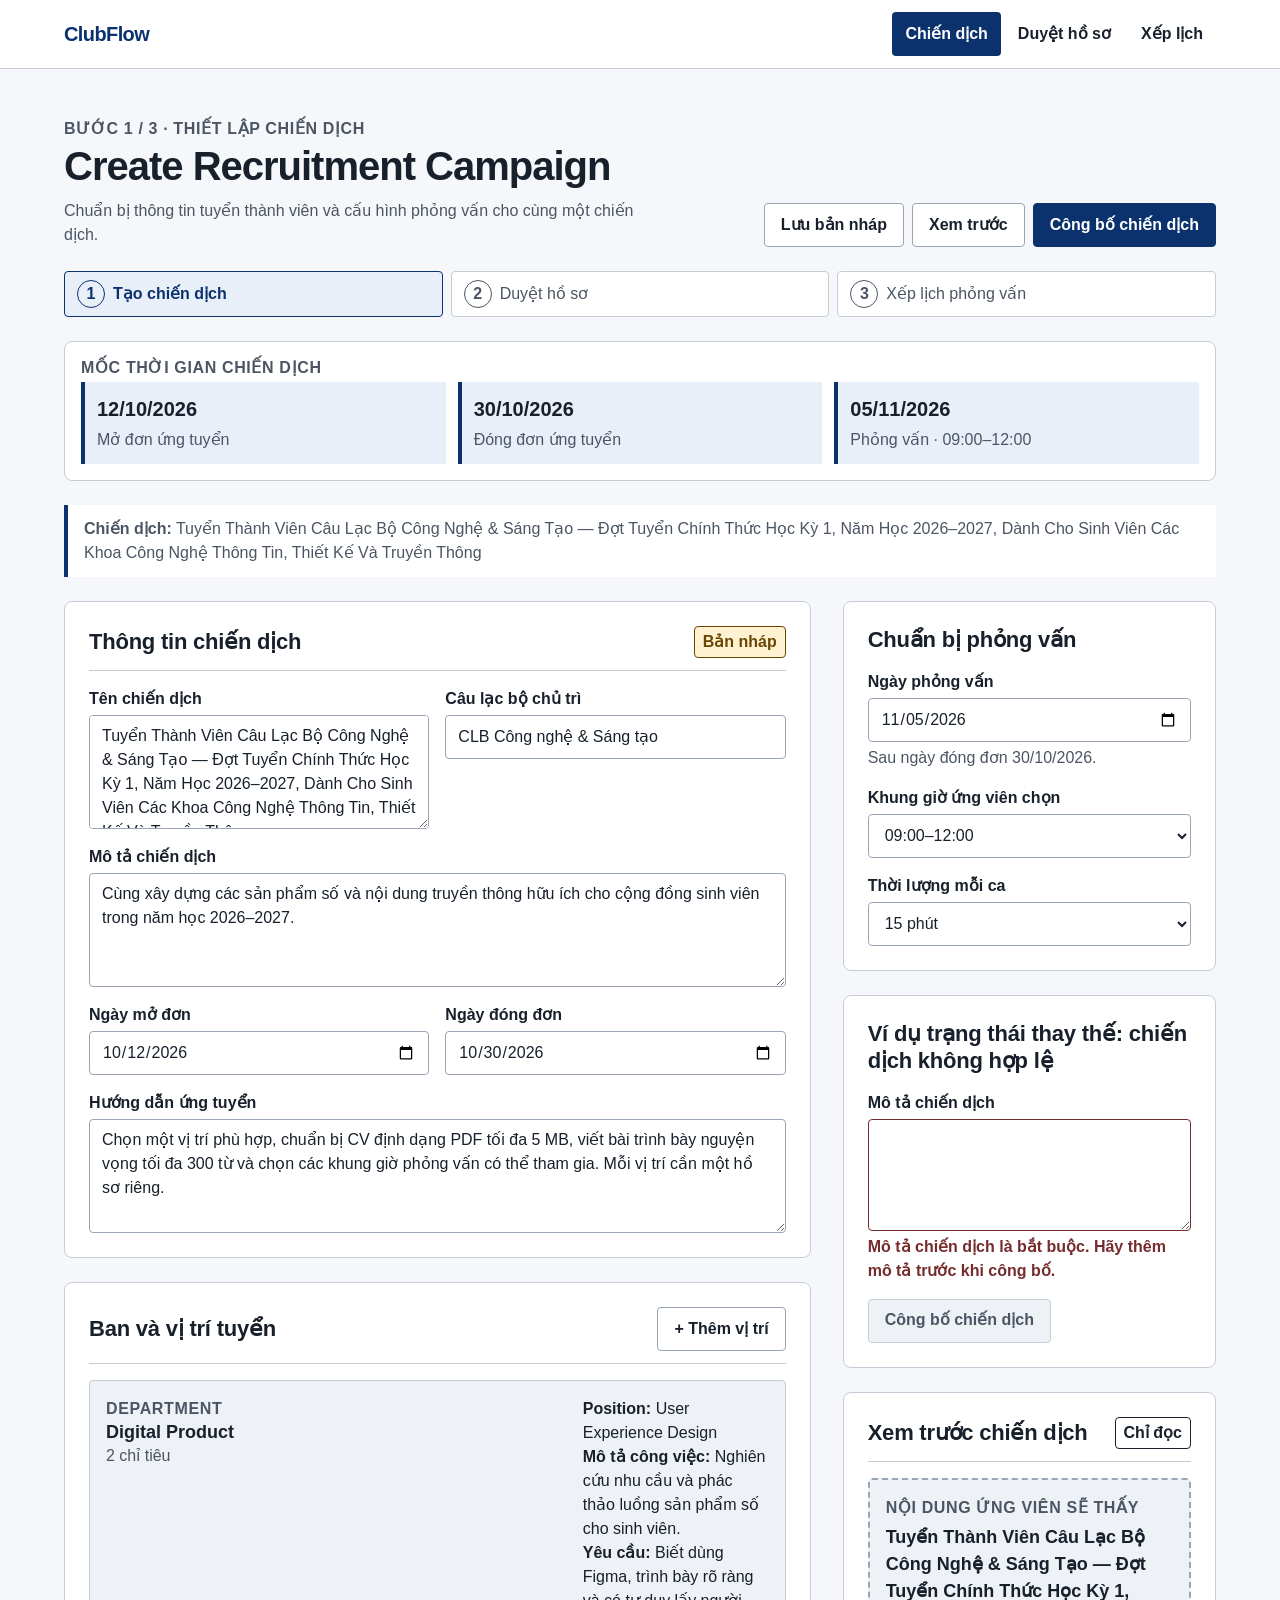
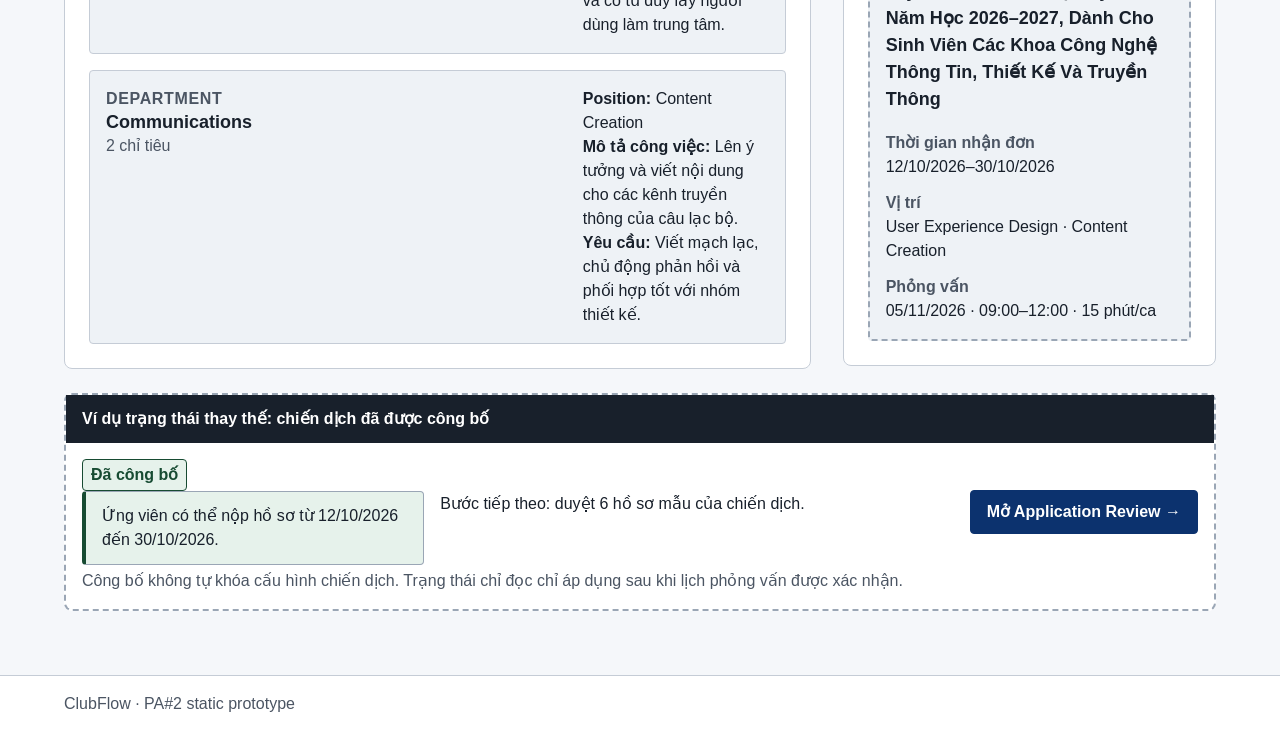
==== commit 3838ed19: "refactor(pa2): clean up source and finalize submission evidence" ====
--- a/index.html
+++ b/index.html
@@ -43,9 +43,18 @@
       <section class="timeline" aria-labelledby="campaign-timeline-title">
         <h2 id="campaign-timeline-title" class="section-kicker">Mốc thời gian chiến dịch</h2>
         <div class="timeline-grid">
-          <div class="timeline-item"><strong>12/10/2026</strong><span>Mở đơn ứng tuyển</span></div>
-          <div class="timeline-item"><strong>30/10/2026</strong><span>Đóng đơn ứng tuyển</span></div>
-          <div class="timeline-item"><strong>05/11/2026</strong><span>Phỏng vấn · 09:00–12:00</span></div>
+          <div class="timeline-item">
+            <strong>12/10/2026</strong>
+            <span>Mở đơn ứng tuyển</span>
+          </div>
+          <div class="timeline-item">
+            <strong>30/10/2026</strong>
+            <span>Đóng đơn ứng tuyển</span>
+          </div>
+          <div class="timeline-item">
+            <strong>05/11/2026</strong>
+            <span>Phỏng vấn · 09:00–12:00</span>
+          </div>
         </div>
       </section>
 
--- a/assets/css/styles.css
+++ b/assets/css/styles.css
@@ -351,8 +351,7 @@
   align-items: start;
 }
 
-.card,
-.placeholder {
+.card {
   min-width: 0;
   padding: var(--space-4);
   border: 1px solid var(--color-border);
@@ -360,8 +359,7 @@
   background: var(--color-surface);
 }
 
-.card > :last-child,
-.placeholder > :last-child {
+.card > :last-child {
   margin-bottom: 0;
 }
 
@@ -390,8 +388,7 @@
   min-width: 0;
 }
 
-.field label,
-.field-label {
+.field label {
   display: block;
   margin-bottom: var(--space-1);
   color: var(--color-text);
@@ -405,8 +402,7 @@
 
 .field input,
 .field select,
-.field textarea,
-.control {
+.field textarea {
   display: block;
   width: 100%;
   min-height: 2.75rem;
@@ -430,8 +426,7 @@
 
 .field input:focus-visible,
 .field select:focus-visible,
-.field textarea:focus-visible,
-.control:focus-visible {
+.field textarea:focus-visible {
   border-color: var(--color-brand-strong);
   outline-color: var(--color-focus);
 }
@@ -599,8 +594,7 @@
   background: var(--color-danger-text);
 }
 
-.button:disabled,
-.button[aria-disabled="true"] {
+.button:disabled {
   border-color: var(--color-border);
   color: var(--color-muted);
   background: var(--color-surface-subtle);
